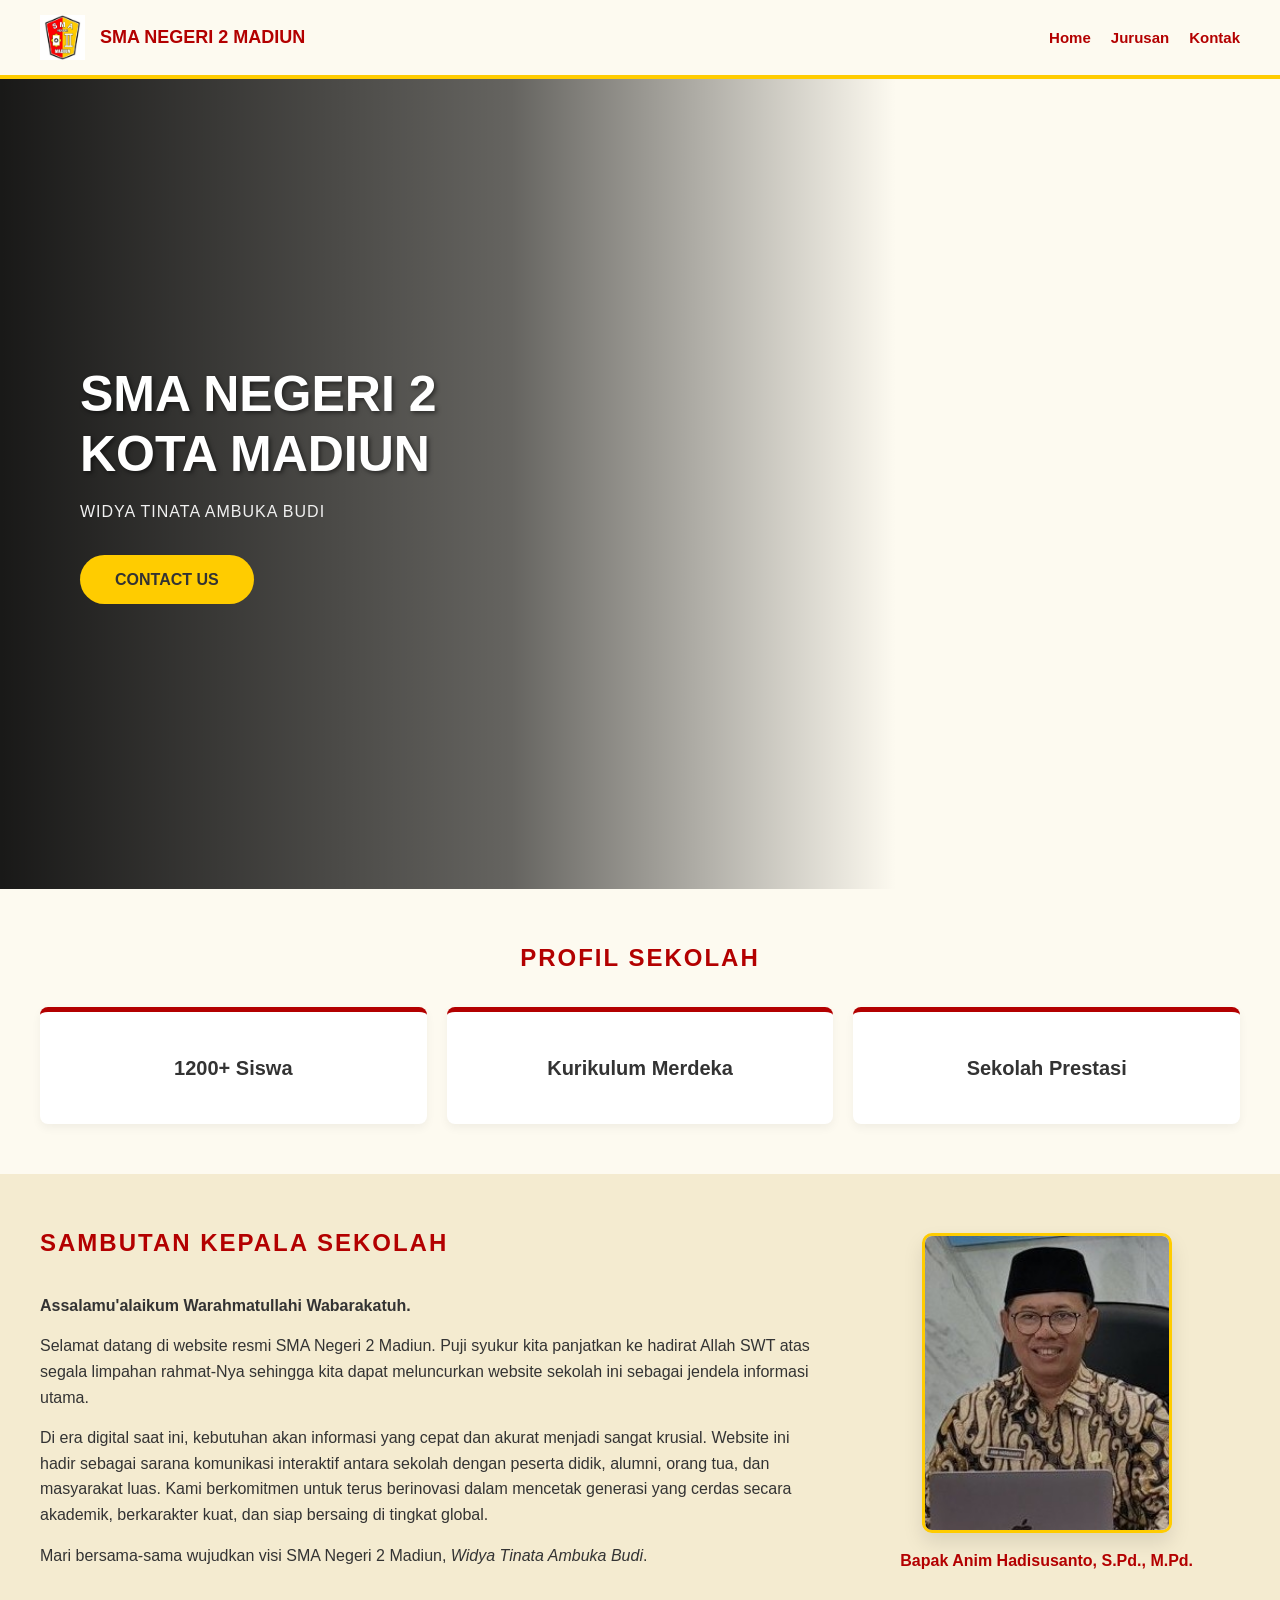
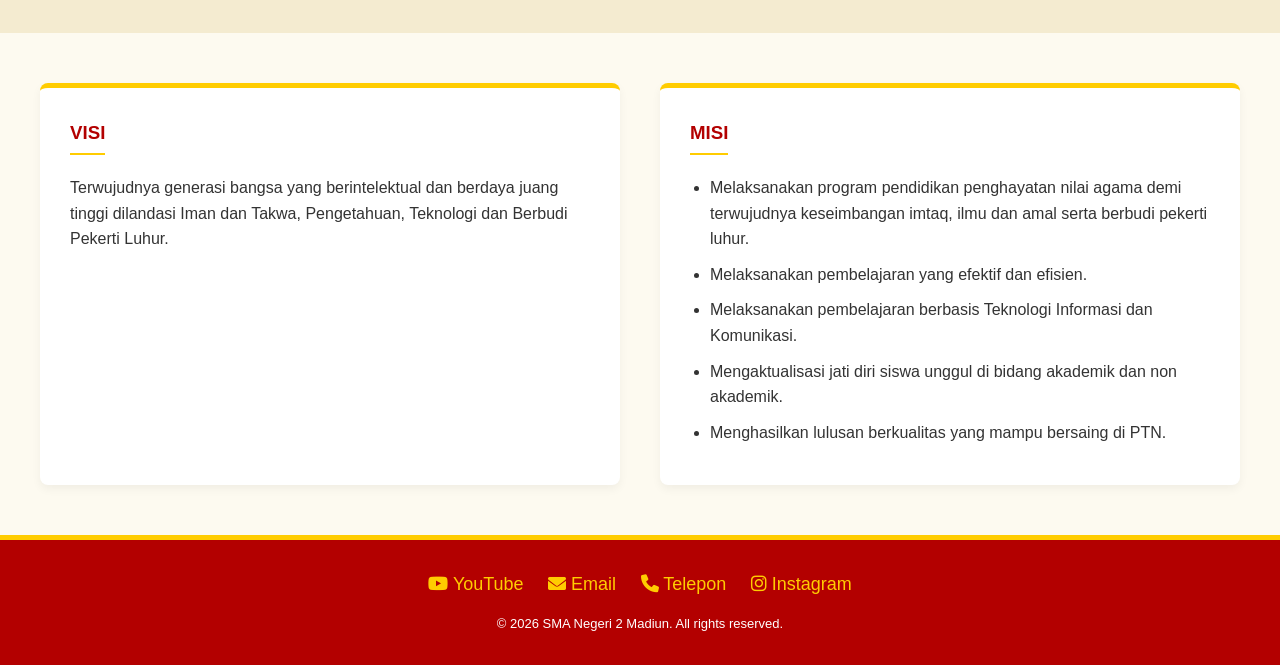
==== index.html @ 18ccdf71 "Add files via upload" ====
<!DOCTYPE html>
<html lang="id">
<head>
    <meta charset="UTF-8">
    <title>SMA NEGERI 2 MADIUN</title>
    <link rel="stylesheet" href="style.css">
    <link rel="stylesheet" href="https://cdnjs.cloudflare.com/ajax/libs/font-awesome/6.0.0/css/all.min.css">
</head>
<body>
    <header class="header-container">
        <div class="logo-area">
            <img src="logo.jpg" alt="Logo Sekolah" width="45">
            <h2>SMA NEGERI 2 MADIUN</h2>
        </div>
        <nav class="nav-menu">
            <a href="index.html">Home</a>
            <a href="jurusan.html">Jurusan</a>
            <a href="kontak.html">Kontak</a>
        </nav>
    </header>

    <section class="hero-section">
        <div class="hero-text">
            <h1>SMA NEGERI 2<br>KOTA MADIUN</h1>
            <p class="subtitle">WIDYA TINATA AMBUKA BUDI</p>
            <a href="kontak.html" class="btn-hero">CONTACT US</a>
        </div>
    </section>

    <section class="profil-section">
        <h2 class="section-title">PROFIL SEKOLAH</h2>
        <div class="profil-container">
            <div class="profil-box">
                <h3>1200+ Siswa</h3>
            </div>
            <div class="profil-box">
                <h3>Kurikulum Merdeka</h3>
            </div>
            <div class="profil-box">
                <h3>Sekolah Prestasi</h3>
            </div>
        </div>
    </section>

    <section class="sambutan-section">
        <div class="sambutan-text">
            <h2 class="section-title left-align">SAMBUTAN KEPALA SEKOLAH</h2>
                <p><strong>Assalamu'alaikum Warahmatullahi Wabarakatuh.</strong></p>
                <p>Selamat datang di website resmi SMA Negeri 2 Madiun. Puji syukur kita panjatkan ke hadirat Allah SWT atas segala limpahan rahmat-Nya sehingga kita dapat meluncurkan website sekolah ini sebagai jendela informasi utama.</p>
                <p>Di era digital saat ini, kebutuhan akan informasi yang cepat dan akurat menjadi sangat krusial. Website ini hadir sebagai sarana komunikasi interaktif antara sekolah dengan peserta didik, alumni, orang tua, dan masyarakat luas. Kami berkomitmen untuk terus berinovasi dalam mencetak generasi yang cerdas secara akademik, berkarakter kuat, dan siap bersaing di tingkat global.</p>
                <p>Mari bersama-sama wujudkan visi SMA Negeri 2 Madiun, <em>Widya Tinata Ambuka Budi</em>.</p>          </div>
        <div class="kepsek-area">
            <div class="kepsek-foto">
                <img src="kepsek.jpg" alt="Foto Kepala Sekolah">
            </div>
            <p class="kepsek-nama">Bapak Anim Hadisusanto, S.Pd., M.Pd.</p>
        </div>
    </section>

    <div class="visi-misi-wrapper">
        <section class="visi-misi-container">
            <div class="box">
                <h3>VISI</h3>
                <p>Terwujudnya generasi bangsa yang berintelektual dan berdaya juang tinggi dilandasi Iman dan Takwa, Pengetahuan, Teknologi dan Berbudi Pekerti Luhur.</p>
            </div>
            <div class="box">
                <h3>MISI</h3>
                <ul>
                    <li>Melaksanakan program pendidikan penghayatan nilai agama demi terwujudnya keseimbangan imtaq, ilmu dan amal serta berbudi pekerti luhur.</li>
                    <li>Melaksanakan pembelajaran yang efektif dan efisien.</li>
                    <li>Melaksanakan pembelajaran berbasis Teknologi Informasi dan Komunikasi.</li>
                    <li>Mengaktualisasi jati diri siswa unggul di bidang akademik dan non akademik.</li>
                    <li>Menghasilkan lulusan berkualitas yang mampu bersaing di PTN.</li>
                </ul>
            </div>
        </section>
    </div>

    <footer class="footer-area">
        <div class="social-icons">
            <a href="https://www.youtube.com/@smadamadiunofficial" target="_blank"><i class="fa-brands fa-youtube"></i> YouTube</a>
            <a href="mailto:admin@smanegeri2madiun.sch.id"><i class="fa-solid fa-envelope"></i> Email</a>
            <a href="tel:0351453542"><i class="fa-solid fa-phone"></i> Telepon</a>
            <a href="https://www.instagram.com/smadamadiunofficial/" target="_blank"><i class="fa-brands fa-instagram"></i> Instagram</a>
        </div>
        <p>&copy; 2026 SMA Negeri 2 Madiun. All rights reserved.</p>
    </footer>
</body>
</html>
---- style.css ----
:root {
    --bg-krem: #fdfaf0;
    --krem-gelap: #f4ebd0;
    --merah-marun: #b30000;
    --kuning-emas: #ffcc00;
    --teks-gelap: #333333;
}

* {
    box-sizing: border-box;
    margin: 0;
    padding: 0;
}

body {
    font-family: 'Segoe UI', Tahoma, Geneva, Verdana, sans-serif;
    background-color: var(--bg-krem);
    color: var(--teks-gelap);
    line-height: 1.6;
}

img {
    max-width: 100%;
    height: auto;
    display: block;
}

.header-container {
    display: flex;
    justify-content: space-between;
    align-items: center;
    padding: 15px 40px;
    background-color: var(--bg-krem);
    border-bottom: 4px solid var(--kuning-emas);
}

.logo-area {
    display: flex;
    align-items: center;
    gap: 15px;
}

.logo-area h2 {
    font-size: 18px;
    color: var(--merah-marun);
}

.nav-menu {
    display: flex;
    align-items: center;
    gap: 20px;
}

.nav-menu a {
    text-decoration: none;
    color: var(--merah-marun);
    font-size: 15px;
    font-weight: bold;
    transition: color 0.3s ease; 
}

.nav-menu a:hover {
    color: var(--kuning-emas); 
}

.hero-section {
    background-image: linear-gradient(to right, rgba(0, 0, 0, 0.9) 0%, rgba(0, 0, 0, 0.6) 40%, rgba(0, 0, 0, 0) 70%), url('2.JPG');
    background-size: cover;
    background-position: center;
    min-height: 90vh;
    padding: 0 80px;
    display: flex;
    justify-content: flex-start;
    align-items: center;
}

.hero-text {
    background-color: transparent;
    backdrop-filter: none;
    -webkit-backdrop-filter: none;
    box-shadow: none;
    border: none;
    padding: 0;
    text-align: left;
    max-width: 600px;
}

.hero-text h1 {
    font-size: 50px;
    margin: 0 0 15px 0;
    color: #ffffff;
    line-height: 1.2;
    text-shadow: 2px 2px 4px rgba(0,0,0,0.5);
}

.hero-text .subtitle {
    font-size: 16px;
    margin-bottom: 30px;
    color: #f0f0f0;
    font-weight: normal;
    letter-spacing: 1px;
    line-height: 1.6;
}

.btn-hero {
    text-decoration: none;
    background-color: var(--kuning-emas);
    padding: 12px 35px;
    color: var(--teks-gelap);
    font-weight: bold;
    border-radius: 25px; 
    display: inline-block;
    transition: all 0.3s ease;
    border: none;
}

.btn-hero:hover {
    background-color: #e6b800;
    transform: translateY(-3px);
}

.btn-outline {
    text-decoration: none;
    border: 2px solid var(--merah-marun);
    padding: 10px 20px;
    color: var(--merah-marun);
    font-weight: bold;
    border-radius: 25px; 
    margin-top: 15px;
    transition: all 0.3s ease;
}

.btn-outline:hover {
    background-color: var(--merah-marun);
    color: white;
}

.profil-section {
    padding: 50px 40px;
    text-align: center;
}

.section-title {
    margin-bottom: 30px;
    letter-spacing: 2px;
    color: var(--merah-marun);
}

.profil-container {
    display: flex;
    justify-content: space-between;
    gap: 20px;
}

.profil-box {
    flex: 1;
    background-color: white;
    padding: 40px 20px;
    border-radius: 8px;
    border-top: 5px solid var(--merah-marun);
    box-shadow: 0 4px 10px rgba(0,0,0,0.05);
    color: var(--teks-gelap);
    display: flex;
    flex-direction: column; 
    align-items: center;
    justify-content: center;
    transition: all 0.3s ease; 
}

.profil-box:hover {
    transform: translateY(-5px); 
    box-shadow: 0 8px 15px rgba(0,0,0,0.1);
}

.profil-box i {
    font-size: 50px;
    color: var(--kuning-emas);
    margin-bottom: 20px;
}

.profil-box h3 {
    margin: 0;
    font-size: 20px;
}

.sambutan-section {
    display: flex;
    padding: 50px 40px;
    gap: 40px;
    background-color: var(--krem-gelap);
    align-items: center; 
}

.sambutan-text {
    flex: 2;
}

.sambutan-text p {
    margin-bottom: 15px;
}

.section-title.left-align {
    text-align: left;
}

.kepsek-area {
    flex: 1;
    display: flex;
    flex-direction: column;
    align-items: center; 
    text-align: center;
    justify-content: flex-start;
}

.kepsek-foto {
    background-color: white;
    width: 250px;
    height: 300px;
    margin-bottom: 15px; 
    border: 3px solid var(--kuning-emas);
    border-radius: 10px; 
    overflow: hidden;
    box-shadow: 0 10px 20px rgba(0,0,0,0.1);
}

.kepsek-foto img {
    width: 100%;
    height: 100%;
    object-fit: cover;
    object-position: top;
}

.kepsek-nama {
    margin: 0;
    text-align: center;
    font-weight: bold;
    color: var(--merah-marun);
    width: 100%;
}

.visi-misi-wrapper {
    background-color: var(--bg-krem);
    padding: 50px 40px;
}

.visi-misi-container {
    display: flex;
    gap: 40px;
}

.box {
    flex: 1;
    background-color: white;
    border-top: 5px solid var(--kuning-emas);
    border-radius: 8px;
    padding: 30px;
    box-shadow: 0 4px 10px rgba(0,0,0,0.05);
    transition: all 0.3s ease; 
}

.box:hover {
    transform: translateY(-5px); 
}

.box h3 {
    margin-bottom: 20px;
    color: var(--merah-marun);
    text-align: center;
    border-bottom: 2px solid var(--kuning-emas);
    display: inline-block;
    padding-bottom: 5px;
}

.box ul {
    padding-left: 20px;
}

.box ul li {
    margin-bottom: 10px;
}

.footer-area {
    background-color: var(--merah-marun);
    color: white;
    text-align: center;
    padding: 30px 20px;
    border-top: 5px solid var(--kuning-emas);
}

.social-icons {
    margin-bottom: 15px;
}

.social-icons a {
    color: var(--kuning-emas);
    text-decoration: none;
    margin: 0 10px;
    font-size: 18px; 
    transition: color 0.3s ease;
}

.social-icons a:hover {
    color: #fff;
}

.footer-area p {
    font-size: 13px;
    margin-top: 10px;
}

.banner-section {
    background-image: url('4.jpg');
    background-size: cover;
    background-position: center;
    text-align: center;
    padding: 80px 20px;
    color: var(--bg-krem);
    font-size: 32px;
    letter-spacing: 2px;
    margin: 0;
}

.badge-judul {
    background-color: var(--merah-marun);
    color: white;
    padding: 10px 30px;
    font-weight: bold;
    font-size: 18px;
    display: inline-block;
    margin-top: 20px;
    border: 2px solid var(--kuning-emas);
    border-radius: 4px;
}

.jurusan-container {
    padding: 50px 40px;
    background-color: white;
    margin: 40px auto;
    max-width: 900px;
    box-shadow: 0 4px 10px rgba(0,0,0,0.05);
    border-top: 5px solid var(--kuning-emas);
    border-radius: 8px; 
}

.judul-jurusan {
    color: var(--merah-marun);
    margin-bottom: 15px;
    letter-spacing: 1px;
}

.list-jurusan {
    padding-left: 20px;
    line-height: 1.8;
}

.tabel-siswa {
    width: 100%;
    border-collapse: collapse;
    margin-top: 15px;
}

.tabel-siswa th, .tabel-siswa td {
    border: 1px solid #e0e0e0;
    padding: 15px;
    text-align: left;
}

.tabel-siswa th {
    background-color: var(--merah-marun);
    color: white;
    border-color: var(--merah-marun);
}

.kontak-container {
    padding: 50px 40px;
    max-width: 900px;
    margin: 0 auto;
}

.form-box {
    background-color: var(--krem-gelap);
    padding: 40px;
    border-radius: 8px;
    box-shadow: 0 4px 10px rgba(0,0,0,0.05);
    border-top: 5px solid var(--merah-marun);
}

.form-box label {
    display: block;
    font-weight: bold;
    margin-bottom: 8px;
    color: var(--teks-gelap);
}

.form-box input[type="text"],
.form-box input[type="email"],
.form-box textarea {
    width: 100%;
    padding: 15px;
    margin-bottom: 20px;
    border: 1px solid #ccc;
    border-radius: 6px;
    box-sizing: border-box;
    font-family: inherit;
    font-size: 14px;
    transition: border-color 0.3s ease; 
}

.form-box input[type="text"]:focus,
.form-box input[type="email"]:focus,
.form-box textarea:focus {
    border-color: var(--merah-marun);
    outline: none;
    box-shadow: 0 0 5px rgba(179, 0, 0, 0.2);
}

.btn-submit {
    background-color: var(--merah-marun);
    color: white;
    padding: 12px 30px;
    border: none;
    border-radius: 25px; 
    font-weight: bold;
    font-size: 16px;
    cursor: pointer;
    border: 2px solid var(--kuning-emas);
    transition: background-color 0.3s ease;
}

.btn-submit:hover {
    background-color: #8a0000;
}
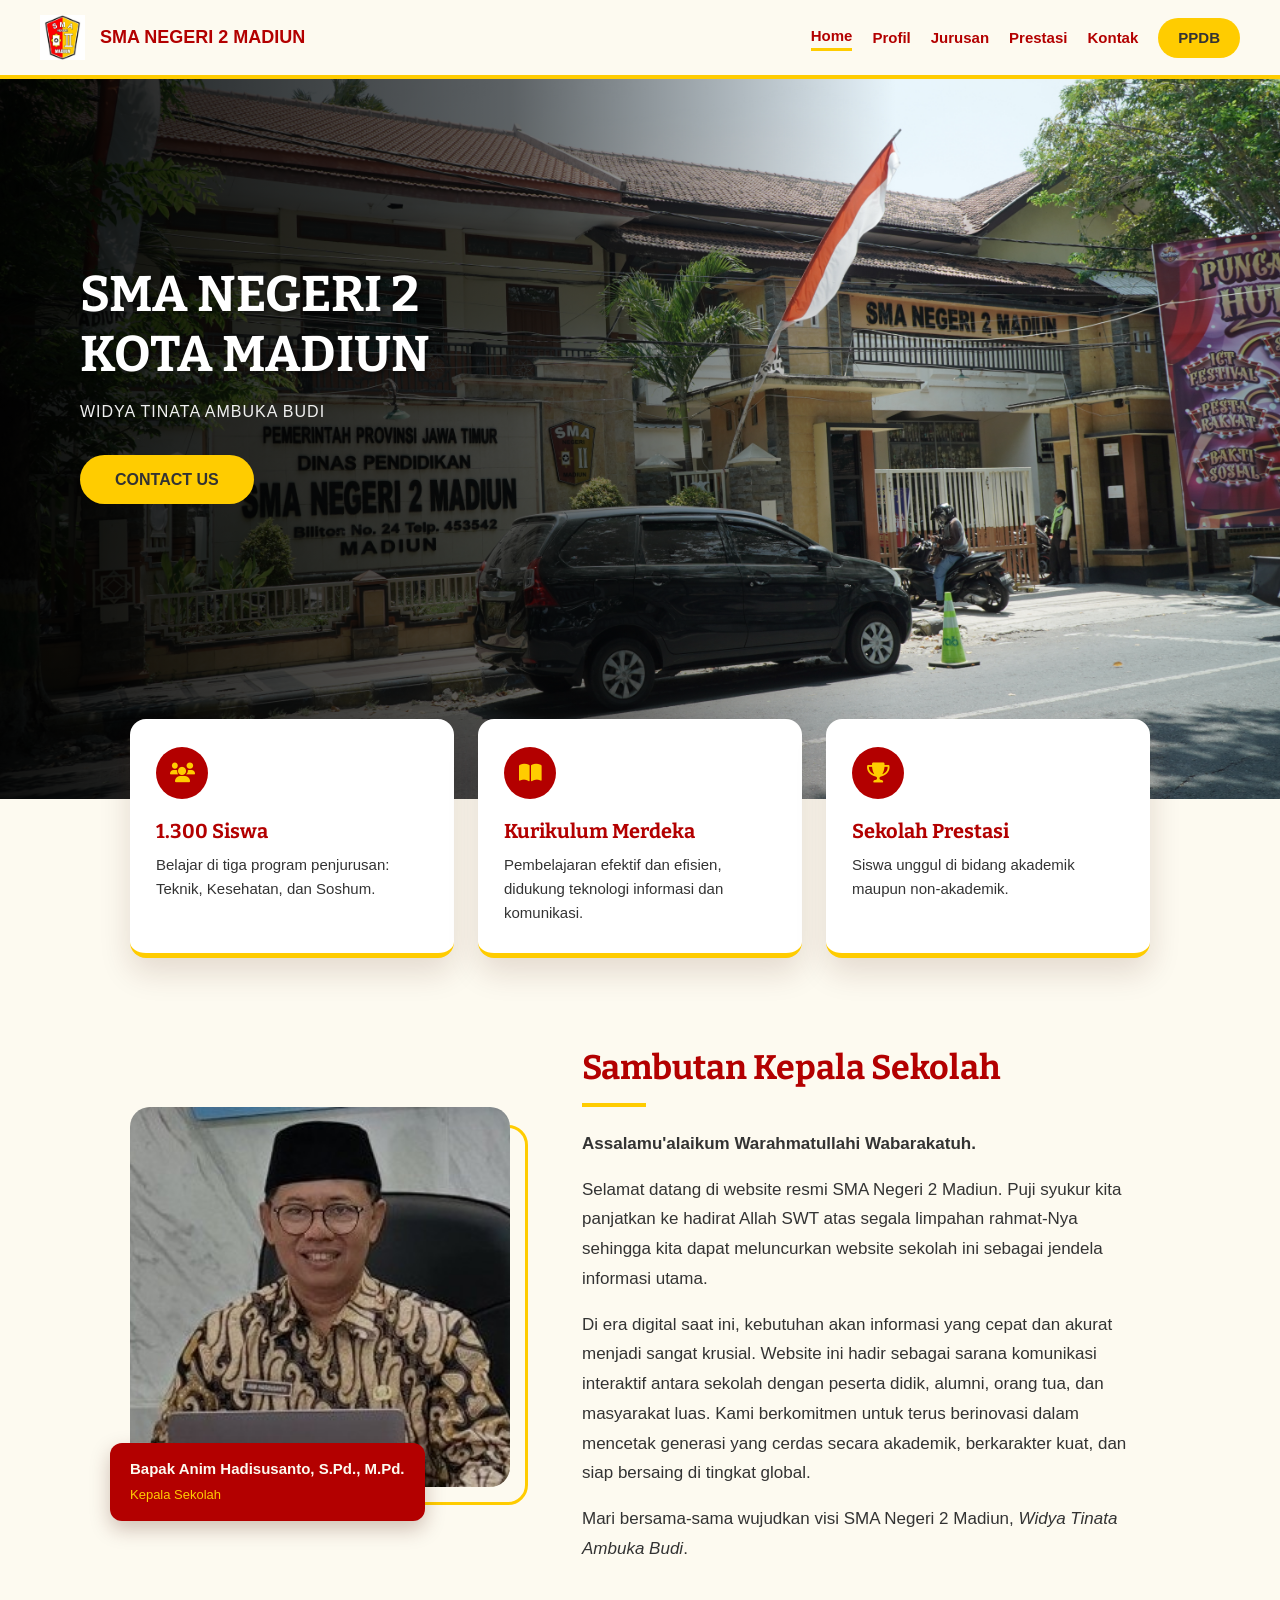
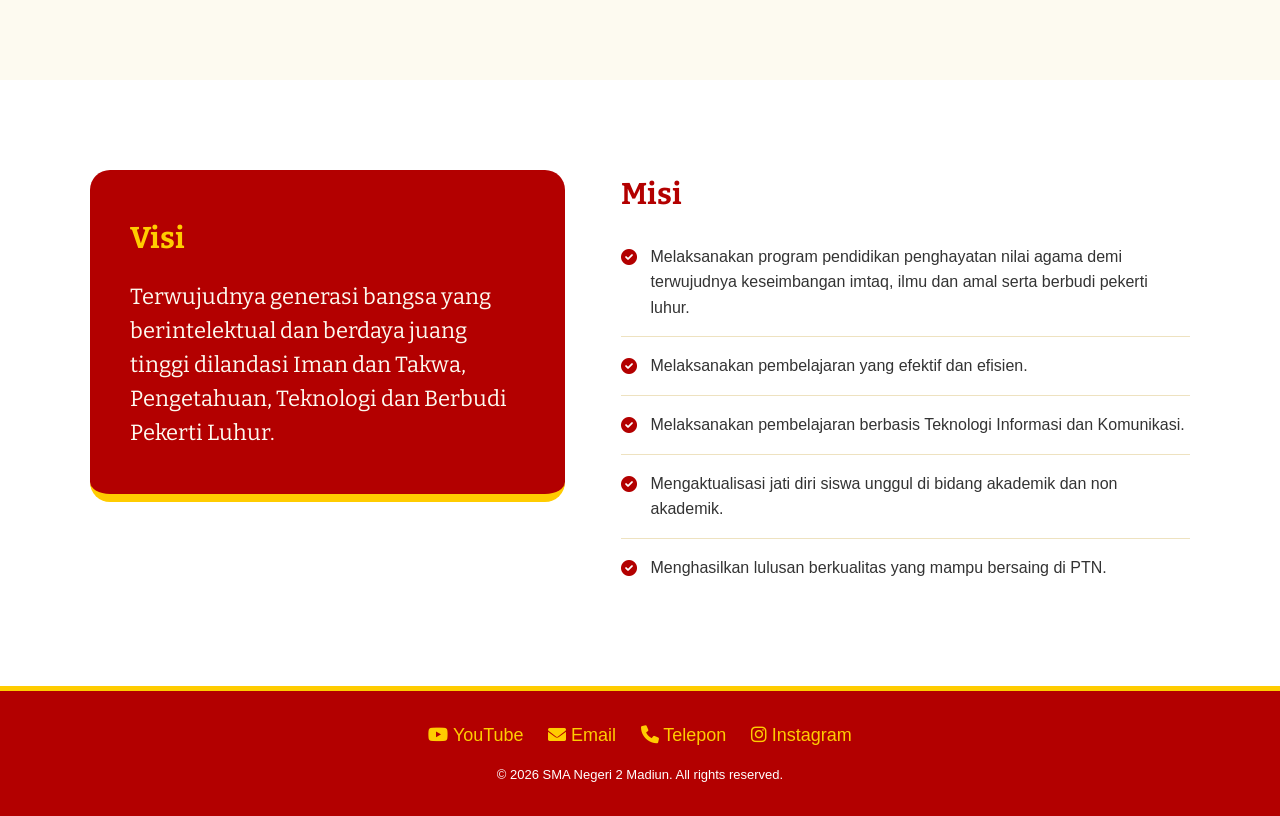
==== commit db43b86e: "update" ====
--- a/index.html
+++ b/index.html
@@ -2,24 +2,31 @@
 <html lang="id">
 <head>
     <meta charset="UTF-8">
-    <title>SMA NEGERI 2 MADIUN</title>
+    <meta name="viewport" content="width=device-width, initial-scale=1.0">
+    <title>SMA Negeri 2 Madiun</title>
     <link rel="stylesheet" href="style.css">
     <link rel="stylesheet" href="https://cdnjs.cloudflare.com/ajax/libs/font-awesome/6.0.0/css/all.min.css">
+    <link rel="preconnect" href="https://fonts.googleapis.com">
+    <link rel="preconnect" href="https://fonts.gstatic.com" crossorigin>
+    <link rel="stylesheet" href="https://fonts.googleapis.com/css2?family=Bitter:wght@500;700&display=swap">
 </head>
-<body>
+<body class="home">
     <header class="header-container">
         <div class="logo-area">
-            <img src="logo.jpg" alt="Logo Sekolah" width="45">
+            <img src="logo.jpg" alt="Logo SMA Negeri 2 Madiun" width="45" height="45">
             <h2>SMA NEGERI 2 MADIUN</h2>
         </div>
         <nav class="nav-menu">
-            <a href="index.html">Home</a>
+            <a href="index.html" aria-current="page">Home</a>
+            <a href="Profilsekolah.html">Profil</a>
             <a href="jurusan.html">Jurusan</a>
+            <a href="prestasi.html">Prestasi</a>
             <a href="kontak.html">Kontak</a>
+            <a href="https://smanegeri2madiun.sch.id/" class="nav-ppdb" target="_blank" rel="noopener">PPDB</a>
         </nav>
     </header>
 
-    <section class="hero-section">
+<section class="hero-section">
         <div class="hero-text">
             <h1>SMA NEGERI 2<br>KOTA MADIUN</h1>
             <p class="subtitle">WIDYA TINATA AMBUKA BUDI</p>
@@ -27,63 +34,71 @@
         </div>
     </section>
 
-    <section class="profil-section">
-        <h2 class="section-title">PROFIL SEKOLAH</h2>
-        <div class="profil-container">
-            <div class="profil-box">
-                <h3>1200+ Siswa</h3>
+    <section class="fitur" aria-labelledby="judul-profil">
+        <h2 id="judul-profil" class="sr-only">Profil Sekolah</h2>
+        <div class="fitur-grid">
+            <article class="fitur-card">
+                <span class="fitur-ikon"><i class="fa-solid fa-users"></i></span>
+                <h3>1.300 Siswa</h3>
+                <p>Belajar di tiga program penjurusan: Teknik, Kesehatan, dan Soshum.</p>
+            </article>
+            <article class="fitur-card">
+                <span class="fitur-ikon"><i class="fa-solid fa-book-open"></i></span>
+                <h3>Kurikulum Merdeka</h3>
+                <p>Pembelajaran efektif dan efisien, didukung teknologi informasi dan komunikasi.</p>
+            </article>
+            <article class="fitur-card">
+                <span class="fitur-ikon"><i class="fa-solid fa-trophy"></i></span>
+                <h3>Sekolah Prestasi</h3>
+                <p>Siswa unggul di bidang akademik maupun non-akademik.</p>
+            </article>
+        </div>
+    </section>
+
+    <section class="tentang">
+        <div class="tentang-foto">
+            <img src="kepsek.jpg" alt="Bapak Anim Hadisusanto, Kepala SMA Negeri 2 Madiun" loading="lazy">
+            <div class="tentang-nama">
+                <strong>Bapak Anim Hadisusanto, S.Pd., M.Pd.</strong>
+                <span>Kepala Sekolah</span>
             </div>
-            <div class="profil-box">
-                <h3>Kurikulum Merdeka</h3>
+        </div>
+        <div class="tentang-isi">
+            <h2>Sambutan Kepala Sekolah</h2>
+            <p class="salam">Assalamu'alaikum Warahmatullahi Wabarakatuh.</p>
+            <p>Selamat datang di website resmi SMA Negeri 2 Madiun. Puji syukur kita panjatkan ke hadirat Allah SWT atas segala limpahan rahmat-Nya sehingga kita dapat meluncurkan website sekolah ini sebagai jendela informasi utama.</p>
+            <p>Di era digital saat ini, kebutuhan akan informasi yang cepat dan akurat menjadi sangat krusial. Website ini hadir sebagai sarana komunikasi interaktif antara sekolah dengan peserta didik, alumni, orang tua, dan masyarakat luas. Kami berkomitmen untuk terus berinovasi dalam mencetak generasi yang cerdas secara akademik, berkarakter kuat, dan siap bersaing di tingkat global.</p>
+            <p>Mari bersama-sama wujudkan visi SMA Negeri 2 Madiun, <em>Widya Tinata Ambuka Budi</em>.</p>
+        </div>
+    </section>
+
+    <section class="visimisi">
+        <div class="visimisi-inner">
+            <div class="visi">
+                <h2>Visi</h2>
+                <p class="visi-teks">Terwujudnya generasi bangsa yang berintelektual dan berdaya juang tinggi dilandasi Iman dan Takwa, Pengetahuan, Teknologi dan Berbudi Pekerti Luhur.</p>
             </div>
-            <div class="profil-box">
-                <h3>Sekolah Prestasi</h3>
+            <div class="misi">
+                <h2>Misi</h2>
+                <ul>
+                    <li><i class="fa-solid fa-circle-check" aria-hidden="true"></i><span>Melaksanakan program pendidikan penghayatan nilai agama demi terwujudnya keseimbangan imtaq, ilmu dan amal serta berbudi pekerti luhur.</span></li>
+                    <li><i class="fa-solid fa-circle-check" aria-hidden="true"></i><span>Melaksanakan pembelajaran yang efektif dan efisien.</span></li>
+                    <li><i class="fa-solid fa-circle-check" aria-hidden="true"></i><span>Melaksanakan pembelajaran berbasis Teknologi Informasi dan Komunikasi.</span></li>
+                    <li><i class="fa-solid fa-circle-check" aria-hidden="true"></i><span>Mengaktualisasi jati diri siswa unggul di bidang akademik dan non akademik.</span></li>
+                    <li><i class="fa-solid fa-circle-check" aria-hidden="true"></i><span>Menghasilkan lulusan berkualitas yang mampu bersaing di PTN.</span></li>
+                </ul>
             </div>
         </div>
     </section>
 
-    <section class="sambutan-section">
-        <div class="sambutan-text">
-            <h2 class="section-title left-align">SAMBUTAN KEPALA SEKOLAH</h2>
-                <p><strong>Assalamu'alaikum Warahmatullahi Wabarakatuh.</strong></p>
-                <p>Selamat datang di website resmi SMA Negeri 2 Madiun. Puji syukur kita panjatkan ke hadirat Allah SWT atas segala limpahan rahmat-Nya sehingga kita dapat meluncurkan website sekolah ini sebagai jendela informasi utama.</p>
-                <p>Di era digital saat ini, kebutuhan akan informasi yang cepat dan akurat menjadi sangat krusial. Website ini hadir sebagai sarana komunikasi interaktif antara sekolah dengan peserta didik, alumni, orang tua, dan masyarakat luas. Kami berkomitmen untuk terus berinovasi dalam mencetak generasi yang cerdas secara akademik, berkarakter kuat, dan siap bersaing di tingkat global.</p>
-                <p>Mari bersama-sama wujudkan visi SMA Negeri 2 Madiun, <em>Widya Tinata Ambuka Budi</em>.</p>          </div>
-        <div class="kepsek-area">
-            <div class="kepsek-foto">
-                <img src="kepsek.jpg" alt="Foto Kepala Sekolah">
-            </div>
-            <p class="kepsek-nama">Bapak Anim Hadisusanto, S.Pd., M.Pd.</p>
-        </div>
-    </section>
-
-    <div class="visi-misi-wrapper">
-        <section class="visi-misi-container">
-            <div class="box">
-                <h3>VISI</h3>
-                <p>Terwujudnya generasi bangsa yang berintelektual dan berdaya juang tinggi dilandasi Iman dan Takwa, Pengetahuan, Teknologi dan Berbudi Pekerti Luhur.</p>
-            </div>
-            <div class="box">
-                <h3>MISI</h3>
-                <ul>
-                    <li>Melaksanakan program pendidikan penghayatan nilai agama demi terwujudnya keseimbangan imtaq, ilmu dan amal serta berbudi pekerti luhur.</li>
-                    <li>Melaksanakan pembelajaran yang efektif dan efisien.</li>
-                    <li>Melaksanakan pembelajaran berbasis Teknologi Informasi dan Komunikasi.</li>
-                    <li>Mengaktualisasi jati diri siswa unggul di bidang akademik dan non akademik.</li>
-                    <li>Menghasilkan lulusan berkualitas yang mampu bersaing di PTN.</li>
-                </ul>
-            </div>
-        </section>
-    </div>
-
     <footer class="footer-area">
         <div class="social-icons">
-            <a href="https://www.youtube.com/@smadamadiunofficial" target="_blank"><i class="fa-brands fa-youtube"></i> YouTube</a>
+            <a href="https://www.youtube.com/@smadamadiunofficial" target="_blank" rel="noopener"><i class="fa-brands fa-youtube"></i> YouTube</a>
             <a href="mailto:admin@smanegeri2madiun.sch.id"><i class="fa-solid fa-envelope"></i> Email</a>
             <a href="tel:0351453542"><i class="fa-solid fa-phone"></i> Telepon</a>
-            <a href="https://www.instagram.com/smadamadiunofficial/" target="_blank"><i class="fa-brands fa-instagram"></i> Instagram</a>
+            <a href="https://www.instagram.com/smadamadiunofficial/" target="_blank" rel="noopener"><i class="fa-brands fa-instagram"></i> Instagram</a>
         </div>
         <p>&copy; 2026 SMA Negeri 2 Madiun. All rights reserved.</p>
     </footer>
 </body>
-</html>+</html>
--- a/style.css
+++ b/style.css
@@ -309,7 +309,7 @@
 }
 
 .banner-section {
-    background-image: url('4.jpg');
+    background-image: linear-gradient(rgba(0,0,0,.55),rgba(0,0,0,.55)), url('3.JPG');
     background-size: cover;
     background-position: center;
     text-align: center;
@@ -431,3 +431,1018 @@
     background-color: #8a0000;
 }
 
+.nav-menu {
+    flex-wrap: wrap;
+}
+
+.nav-menu a[aria-current] {
+    border-bottom: 3px solid var(--kuning-emas);
+}
+
+.nav-menu a.nav-ppdb {
+    background: var(--kuning-emas);
+    color: var(--teks-gelap);
+    padding: 8px 20px;
+    border-radius: 20px;
+}
+
+.nav-menu a.nav-ppdb:hover {
+    background: #e6b800;
+    color: var(--teks-gelap);
+}
+
+.banner-section h1 {
+    font-size: inherit;
+}
+
+.banner-section p {
+    font-size: 16px;
+    letter-spacing: 1px;
+}
+
+.banner-profil {
+    background-image: linear-gradient(rgba(0,0,0,.55),rgba(0,0,0,.55)), url('2.JPG');
+}
+
+.banner-prestasi {
+    background-image: linear-gradient(rgba(0,0,0,.55),rgba(0,0,0,.55)), url('4.JPG');
+}
+
+.banner-kontak {
+    background-image: linear-gradient(rgba(0,0,0,.55),rgba(0,0,0,.55)), url('3.JPG');
+}
+
+.judul-jurusan {
+    font-size: 20px;
+}
+
+.tabel-wrap {
+    overflow-x: auto;
+}
+
+.tabel-siswa tfoot th {
+    background: var(--krem-gelap);
+    color: var(--teks-gelap);
+}
+
+.profil-box p {
+    font-size: 14px;
+    margin-top: 8px;
+}
+
+.tight {
+    padding-bottom: 0;
+}
+
+.video-box {
+    max-width: 700px;
+    margin: 0 auto;
+    background: white;
+    border-top: 5px solid var(--merah-marun);
+    border-radius: 8px;
+    padding: 30px;
+    box-shadow: 0 4px 10px rgba(0,0,0,.05);
+}
+
+.video-box p {
+    margin-bottom: 20px;
+}
+
+.galeri-grid {
+    display: grid;
+    grid-template-columns: repeat(auto-fit,minmax(240px,1fr));
+    gap: 20px;
+}
+
+.galeri-grid figure {
+    background: white;
+    border-radius: 8px;
+    overflow: hidden;
+    box-shadow: 0 4px 10px rgba(0,0,0,.05);
+}
+
+.galeri-grid img {
+    width: 100%;
+    height: 220px;
+    object-fit: cover;
+}
+
+.galeri-grid figcaption {
+    padding: 12px;
+    font-size: 14px;
+}
+
+.kontak-info {
+    display: grid;
+    grid-template-columns: repeat(auto-fit,minmax(220px,1fr));
+    gap: 20px;
+    margin-bottom: 30px;
+}
+
+.info-box {
+    background: white;
+    border-top: 5px solid var(--kuning-emas);
+    border-radius: 8px;
+    padding: 20px;
+    box-shadow: 0 4px 10px rgba(0,0,0,.05);
+}
+
+.info-box h3 {
+    color: var(--merah-marun);
+    margin-bottom: 8px;
+    font-size: 17px;
+}
+
+.info-box a {
+    color: var(--merah-marun);
+}
+
+.map-box iframe {
+    width: 100%;
+    height: 350px;
+    border: 0;
+    border-radius: 8px;
+    margin-bottom: 30px;
+}
+
+.judul-form {
+    color: var(--merah-marun);
+    margin-bottom: 15px;
+}
+
+@media (max-width:768px) {
+    .header-container {
+        flex-direction: column;
+        gap: 12px;
+        padding: 15px 20px;
+    }
+    .nav-menu {
+        justify-content: center;
+        gap: 12px;
+    }
+    .hero-section {
+        padding: 0 24px;
+        min-height: 70vh;
+    }
+    .hero-text h1 {
+        font-size: 34px;
+    }
+    .profil-container, .visi-misi-container, .sambutan-section {
+        flex-direction: column;
+    }
+    .sambutan-text, .kepsek-area {
+        flex: none;
+    }
+    .profil-section, .sambutan-section, .visi-misi-wrapper, .jurusan-container, .kontak-container {
+        padding-left: 20px;
+        padding-right: 20px;
+    }
+    .form-box {
+        padding: 24px;
+    }
+    .banner-section {
+        font-size: 22px;
+        padding: 60px 20px;
+    }
+}
+
+.home .hero-text h1, .fitur h3, .tentang h2, .visimisi h2, .visi-teks {
+    font-family: 'Bitter', Georgia, serif;
+}
+
+.home .hero-section {
+    min-height: 80vh;
+    padding-bottom: 110px;
+}
+
+.sr-only {
+    position: absolute;
+    width: 1px;
+    height: 1px;
+    overflow: hidden;
+    clip: rect(0 0 0 0);
+    white-space: nowrap;
+}
+
+.fitur {
+    max-width: 1100px;
+    margin: -80px auto 0;
+    padding: 0 40px;
+    position: relative;
+    z-index: 2;
+}
+
+.fitur-grid {
+    display: grid;
+    grid-template-columns: repeat(3, 1fr);
+    gap: 24px;
+}
+
+.fitur-card {
+    background: #fff;
+    border-radius: 16px;
+    padding: 28px 26px;
+    border-bottom: 5px solid var(--kuning-emas);
+    box-shadow: 0 14px 32px rgba(70,20,0,.14);
+}
+
+.fitur-ikon {
+    display: grid;
+    place-items: center;
+    width: 52px;
+    height: 52px;
+    border-radius: 50%;
+    background: var(--merah-marun);
+    color: var(--kuning-emas);
+    font-size: 20px;
+    margin-bottom: 16px;
+}
+
+.fitur-card h3 {
+    font-size: 20px;
+    color: var(--merah-marun);
+    margin-bottom: 6px;
+}
+
+.fitur-card p {
+    font-size: 15px;
+}
+
+.tentang {
+    max-width: 1100px;
+    margin: 0 auto;
+    padding: 90px 40px 100px;
+    display: grid;
+    grid-template-columns: 380px 1fr;
+    gap: 72px;
+    align-items: center;
+}
+
+.tentang-foto {
+    position: relative;
+    margin-bottom: 34px;
+}
+
+.tentang-foto::before {
+    content: "";
+    position: absolute;
+    inset: 18px -18px -18px 18px;
+    border: 3px solid var(--kuning-emas);
+    border-radius: 20px;
+}
+
+.tentang-foto img {
+    position: relative;
+    width: 100%;
+    aspect-ratio: 1/1;
+    object-fit: cover;
+    object-position: top;
+    border-radius: 20px;
+}
+
+.tentang-nama {
+    position: absolute;
+    left: -20px;
+    bottom: -34px;
+    background: var(--merah-marun);
+    color: var(--bg-krem);
+    padding: 14px 20px;
+    border-radius: 12px;
+    box-shadow: 0 8px 20px rgba(70,20,0,.25);
+}
+
+.tentang-nama strong {
+    display: block;
+    font-size: 15px;
+}
+
+.tentang-nama span {
+    font-size: 13px;
+    color: var(--kuning-emas);
+}
+
+.tentang-isi h2 {
+    font-size: 34px;
+    line-height: 1.2;
+    color: var(--merah-marun);
+    margin-bottom: 22px;
+}
+
+.tentang-isi h2::after {
+    content: "";
+    display: block;
+    width: 64px;
+    height: 4px;
+    background: var(--kuning-emas);
+    margin-top: 14px;
+}
+
+.tentang-isi p {
+    font-size: 17px;
+    line-height: 1.75;
+    margin-bottom: 16px;
+    max-width: 62ch;
+}
+
+.tentang-isi .salam {
+    font-weight: 700;
+}
+
+.visimisi {
+    background: #fff;
+    padding: 90px 40px;
+}
+
+.visimisi-inner {
+    max-width: 1100px;
+    margin: 0 auto;
+    display: grid;
+    grid-template-columns: 1fr 1.2fr;
+    gap: 56px;
+    align-items: start;
+}
+
+.visi {
+    background: var(--merah-marun);
+    color: var(--bg-krem);
+    border-radius: 20px;
+    padding: 44px 40px;
+    border-bottom: 8px solid var(--kuning-emas);
+}
+
+.visi h2 {
+    font-size: 30px;
+    color: var(--kuning-emas);
+    margin-bottom: 18px;
+}
+
+.visi-teks {
+    font-size: 22px;
+    line-height: 1.55;
+}
+
+.misi h2 {
+    font-size: 30px;
+    color: var(--merah-marun);
+    margin-bottom: 10px;
+}
+
+.misi ul {
+    list-style: none;
+}
+
+.misi li {
+    display: flex;
+    gap: 14px;
+    padding: 16px 0;
+    border-bottom: 1px solid #eee2c0;
+}
+
+.misi li:last-child {
+    border-bottom: 0;
+}
+
+.misi li i {
+    color: var(--merah-marun);
+    margin-top: 5px;
+}
+
+@media (max-width:900px) {
+    .fitur {
+        margin-top: -60px;
+        padding: 0 20px;
+    }
+    .fitur-grid, .tentang, .visimisi-inner {
+        grid-template-columns: 1fr;
+    }
+    .tentang {
+        padding: 70px 20px 70px;
+        gap: 56px;
+    }
+    .tentang-foto {
+        max-width: 360px;
+        margin-left: 20px;
+    }
+    .tentang-nama {
+        left: -12px;
+    }
+    .visimisi {
+        padding: 60px 20px;
+    }
+    .visimisi-inner {
+        gap: 40px;
+    }
+    .visi {
+        padding: 32px 26px;
+    }
+    .visi-teks {
+        font-size: 19px;
+    }
+}
+
+.hero-jur {
+    background-image: linear-gradient(to right,rgba(0,0,0,.88) 0%,rgba(0,0,0,.55) 45%,rgba(0,0,0,.12) 100%),url('3.JPG');
+    background-size: cover;
+    background-position: center;
+    min-height: 56vh;
+    display: flex;
+    align-items: center;
+    padding: 60px 80px;
+}
+
+.hero-jur-teks {
+    max-width: 600px;
+}
+
+.hero-jur h1 {
+    font-family: 'Bitter', Georgia, serif;
+    font-size: 46px;
+    line-height: 1.2;
+    color: #fff;
+    margin-bottom: 12px;
+    text-shadow: 2px 2px 4px rgba(0,0,0,.5);
+}
+
+.hero-jur p {
+    color: #f0f0f0;
+    letter-spacing: 1px;
+}
+
+.sec {
+    padding: 80px 40px;
+}
+
+.sec-putih {
+    background: #fff;
+}
+
+.sec-inner {
+    max-width: 1100px;
+    margin: 0 auto;
+}
+
+.sec h2 {
+    font-family: 'Bitter', Georgia, serif;
+    font-size: 32px;
+    line-height: 1.2;
+    color: var(--merah-marun);
+    margin-bottom: 22px;
+}
+
+.sec h2::after {
+    content: "";
+    display: block;
+    width: 64px;
+    height: 4px;
+    background: var(--kuning-emas);
+    margin-top: 14px;
+}
+
+.sec-lead {
+    max-width: 64ch;
+    font-size: 17px;
+    line-height: 1.75;
+    margin-bottom: 32px;
+}
+
+.kur-list {
+    list-style: none;
+    display: grid;
+    grid-template-columns: repeat(3, 1fr);
+    gap: 20px;
+}
+
+.kur-list li {
+    display: flex;
+    gap: 14px;
+    align-items: flex-start;
+    background: #fff;
+    border-left: 5px solid var(--merah-marun);
+    border-radius: 8px;
+    padding: 22px 20px;
+    box-shadow: 0 4px 10px rgba(0,0,0,.06);
+}
+
+.kur-list i {
+    color: var(--merah-marun);
+    font-size: 22px;
+    margin-top: 2px;
+}
+
+.jur-grid {
+    display: grid;
+    grid-template-columns: repeat(3, 1fr);
+    gap: 24px;
+}
+
+.jur-card {
+    text-align: center;
+    padding: 38px 24px;
+    border-radius: 16px;
+    border: 2px solid #eee2c0;
+    background: var(--bg-krem);
+    transition: transform .3s ease, border-color .3s ease;
+}
+
+.jur-card:hover {
+    transform: translateY(-4px);
+    border-color: var(--kuning-emas);
+}
+
+.jur-ikon {
+    display: grid;
+    place-items: center;
+    width: 72px;
+    height: 72px;
+    margin: 0 auto 18px;
+    border-radius: 50%;
+    background: var(--merah-marun);
+    color: var(--kuning-emas);
+    font-size: 28px;
+}
+
+.jur-card h3 {
+    font-family: 'Bitter', Georgia, serif;
+    font-size: 20px;
+    color: var(--merah-marun);
+}
+
+.jur-card p {
+    font-size: 15px;
+    margin-top: 6px;
+}
+
+.tot {
+    display: grid;
+    grid-template-columns: 340px 1fr;
+    gap: 56px;
+    align-items: center;
+}
+
+.tot-angka {
+    background: var(--merah-marun);
+    color: var(--bg-krem);
+    text-align: center;
+    border-radius: 20px;
+    border-bottom: 8px solid var(--kuning-emas);
+    padding: 44px 30px;
+}
+
+.tot-angka strong {
+    display: block;
+    font-family: 'Bitter', Georgia, serif;
+    font-size: 68px;
+    line-height: 1;
+    color: var(--kuning-emas);
+    margin-bottom: 8px;
+}
+
+.bar-row {
+    margin-bottom: 24px;
+}
+
+.bar-info {
+    display: flex;
+    justify-content: space-between;
+    font-weight: 700;
+    margin-bottom: 8px;
+}
+
+.bar {
+    height: 14px;
+    background: #eee2c0;
+    border-radius: 99px;
+    overflow: hidden;
+}
+
+.bar span {
+    display: block;
+    height: 100%;
+    background: var(--merah-marun);
+    border-radius: 99px;
+}
+
+@media (max-width:900px) {
+    .hero-jur {
+        padding: 50px 24px;
+        min-height: 48vh;
+    }
+    .hero-jur h1 {
+        font-size: 34px;
+    }
+    .sec {
+        padding: 60px 20px;
+    }
+    .kur-list, .jur-grid, .tot {
+        grid-template-columns: 1fr;
+    }
+    .tot {
+        gap: 36px;
+    }
+}
+
+.hero-kontak {
+    background-image: linear-gradient(to right,rgba(0,0,0,.88) 0%,rgba(0,0,0,.55) 45%,rgba(0,0,0,.12) 100%),url('1.JPG');
+    min-height: 44vh;
+}
+
+.kontak-grid {
+    display: grid;
+    grid-template-columns: 1fr 1.15fr;
+    gap: 40px;
+    align-items: start;
+}
+
+.kontak-panel {
+    background: var(--merah-marun);
+    color: var(--bg-krem);
+    border-radius: 20px;
+    border-bottom: 8px solid var(--kuning-emas);
+    padding: 40px 36px;
+}
+
+.kontak-panel h2 {
+    color: var(--kuning-emas);
+}
+
+.kp-row {
+    display: flex;
+    gap: 16px;
+    padding: 16px 0;
+    border-bottom: 1px solid rgba(255,255,255,.18);
+}
+
+.kp-row:last-child {
+    border-bottom: 0;
+    padding-bottom: 0;
+}
+
+.kp-ikon {
+    flex: none;
+    display: grid;
+    place-items: center;
+    width: 44px;
+    height: 44px;
+    border-radius: 50%;
+    background: var(--kuning-emas);
+    color: var(--merah-marun);
+}
+
+.kp-row small {
+    display: block;
+    font-size: 13px;
+    color: var(--kuning-emas);
+    margin-bottom: 2px;
+}
+
+.kp-row a {
+    color: var(--bg-krem);
+}
+
+.kp-row a + a {
+    margin-left: 18px;
+}
+
+.kontak-grid .form-box {
+    background: #fff;
+    border-top: 5px solid var(--kuning-emas);
+    border-radius: 20px;
+    padding: 36px;
+    box-shadow: 0 8px 24px rgba(70,20,0,.1);
+}
+
+.peta iframe {
+    display: block;
+    width: 100%;
+    height: 420px;
+    border: 0;
+    border-radius: 16px;
+    margin-bottom: 24px;
+}
+
+@media (max-width:900px) {
+    .kontak-grid {
+        grid-template-columns: 1fr;
+    }
+    .kontak-panel {
+        padding: 30px 24px;
+    }
+    .kontak-grid .form-box {
+        padding: 26px 22px;
+    }
+    .peta iframe {
+        height: 320px;
+    }
+}
+
+.hero-prestasi {
+    background-image: linear-gradient(to right,rgba(0,0,0,.88) 0%,rgba(0,0,0,.55) 45%,rgba(0,0,0,.12) 100%),url('4.JPG');
+    min-height: 44vh;
+}
+
+.kur-4 {
+    grid-template-columns: repeat(4, 1fr);
+}
+
+.kur-4 li {
+    flex-direction: column;
+    gap: 10px;
+}
+
+.pres-grid {
+    display: grid;
+    grid-template-columns: repeat(3, 1fr);
+    gap: 24px;
+}
+
+.pres-card {
+    display: flex;
+    flex-direction: column;
+    background: #fff;
+    border: 2px solid #eee2c0;
+    border-radius: 16px;
+    overflow: hidden;
+    text-decoration: none;
+    color: inherit;
+    transition: transform .3s ease, border-color .3s ease, box-shadow .3s ease;
+}
+
+.pres-card:hover {
+    transform: translateY(-4px);
+    border-color: var(--kuning-emas);
+    box-shadow: 0 12px 26px rgba(70,20,0,.12);
+}
+
+.pres-card:focus-visible {
+    outline: 3px solid var(--merah-marun);
+    outline-offset: 3px;
+}
+
+.pres-visual {
+    display: grid;
+    place-items: center;
+    height: 170px;
+    background: var(--merah-marun);
+    color: var(--kuning-emas);
+    font-size: 54px;
+    overflow: hidden;
+    position: relative;
+}
+
+.pres-card:nth-child(even) .pres-visual {
+    background: var(--kuning-emas);
+    color: var(--merah-marun);
+}
+
+.pres-visual img {
+    width: 100%;
+    height: 100%;
+    object-fit: cover;
+    position: absolute;
+    inset: 0;
+}
+
+.pres-isi {
+    display: flex;
+    flex-direction: column;
+    gap: 6px;
+    flex: 1;
+    padding: 22px 22px 24px;
+}
+
+.pres-tingkat {
+    align-self: flex-start;
+    background: var(--krem-gelap);
+    color: var(--merah-marun);
+    font-size: 13px;
+    font-weight: 700;
+    padding: 3px 12px;
+    border-radius: 99px;
+}
+
+.pres-isi h3 {
+    font-family: 'Bitter', Georgia, serif;
+    font-size: 19px;
+    color: var(--merah-marun);
+}
+
+.pres-isi p {
+    font-size: 15px;
+}
+
+.pres-link {
+    margin-top: auto;
+    padding-top: 10px;
+    font-size: 15px;
+    font-weight: 700;
+    color: var(--merah-marun);
+}
+
+@media (max-width:900px) {
+    .kur-4, .pres-grid {
+        grid-template-columns: repeat(2, 1fr);
+    }
+}
+
+@media (max-width:560px) {
+    .kur-4, .pres-grid {
+        grid-template-columns: 1fr;
+    }
+}
+
+.kur-4 strong {
+    display: block;
+    font-family: 'Bitter', Georgia, serif;
+    font-size: 17px;
+    color: var(--merah-marun);
+    margin-bottom: 4px;
+}
+
+.kur-4 small {
+    font-size: 14px;
+    color: #666;
+}
+
+.pres-semua {
+    margin-top: 32px;
+    text-align: center;
+}
+
+.kur-4 li {
+    transition: transform .3s ease, box-shadow .3s ease;
+}
+
+.kur-4 li:hover {
+    transform: translateY(-4px);
+    box-shadow: 0 12px 26px rgba(70,20,0,.12);
+}
+
+.kur-4 li a {
+    display: flex;
+    flex-direction: column;
+    gap: 10px;
+    flex: 1;
+    color: inherit;
+    text-decoration: none;
+}
+
+.kur-4 li a:focus-visible {
+    outline: 3px solid var(--merah-marun);
+    outline-offset: 6px;
+}
+
+.kur-lihat {
+    margin-top: auto;
+    padding-top: 6px;
+    font-size: 14px;
+    font-weight: 700;
+    color: var(--merah-marun);
+}
+
+.kur-lihat i {
+    font-size: 13px;
+    margin: 0 0 0 4px;
+}
+
+.kur-4.kur-3 {
+    grid-template-columns: repeat(3, 1fr);
+}
+
+@media (max-width:900px) {
+    .kur-4.kur-3 {
+        grid-template-columns: 1fr;
+    }
+}
+
+.hero-profil {
+    background-image: linear-gradient(to right,rgba(0,0,0,.88) 0%,rgba(0,0,0,.55) 45%,rgba(0,0,0,.12) 100%),url('2.JPG');
+    min-height: 44vh;
+}
+
+.video-poster {
+    position: relative;
+    display: grid;
+    place-items: center;
+    aspect-ratio: 16/9;
+    max-width: 860px;
+    margin: 0 auto;
+    border-radius: 20px;
+    overflow: hidden;
+    color: #fff;
+    text-decoration: none;
+    background: linear-gradient(rgba(0,0,0,.45),rgba(0,0,0,.45)),url('3.JPG') center/cover;
+    box-shadow: 0 12px 30px rgba(70,20,0,.18);
+}
+
+.video-frame {
+    display: block;
+    width: 100%;
+    max-width: 860px;
+    aspect-ratio: 16/9;
+    margin: 0 auto;
+    border: 0;
+    border-radius: 20px;
+}
+
+.video-play {
+    display: grid;
+    place-items: center;
+    width: 84px;
+    height: 84px;
+    border-radius: 50%;
+    background: var(--kuning-emas);
+    color: var(--merah-marun);
+    font-size: 30px;
+    padding-left: 5px;
+    transition: transform .3s ease;
+}
+
+.video-poster:hover .video-play {
+    transform: scale(1.1);
+}
+
+.video-poster:focus-visible {
+    outline: 3px solid var(--merah-marun);
+    outline-offset: 4px;
+}
+
+.video-label {
+    position: absolute;
+    left: 24px;
+    bottom: 18px;
+    right: 24px;
+    font-weight: 700;
+    text-shadow: 0 1px 4px rgba(0,0,0,.6);
+}
+
+.galeri-mosaik {
+    display: grid;
+    grid-template-columns: repeat(4, 1fr);
+    grid-auto-rows: 220px;
+    gap: 16px;
+}
+
+.galeri-mosaik figure {
+    position: relative;
+    margin: 0;
+    overflow: hidden;
+    border-radius: 16px;
+}
+
+.galeri-mosaik figure:first-child {
+    grid-column: span 2;
+    grid-row: span 2;
+}
+
+.galeri-mosaik a {
+    display: block;
+    width: 100%;
+    height: 100%;
+}
+
+.galeri-mosaik img {
+    width: 100%;
+    height: 100%;
+    object-fit: cover;
+    transition: transform .5s ease;
+}
+
+.galeri-mosaik figure:hover img {
+    transform: scale(1.05);
+}
+
+.galeri-mosaik figcaption {
+    position: absolute;
+    left: 0;
+    right: 0;
+    bottom: 0;
+    padding: 32px 16px 14px;
+    color: #fff;
+    font-size: 14px;
+    font-weight: 700;
+    background: linear-gradient(transparent,rgba(0,0,0,.72));
+    pointer-events: none;
+}
+
+@media (max-width:900px) {
+    .galeri-mosaik {
+        grid-template-columns: repeat(2, 1fr);
+        grid-auto-rows: 180px;
+    }
+    .video-play {
+        width: 64px;
+        height: 64px;
+        font-size: 24px;
+    }
+}
+
+@media (max-width:560px) {
+    .galeri-mosaik {
+        grid-template-columns: 1fr;
+        grid-auto-rows: 220px;
+    }
+    .galeri-mosaik figure:first-child {
+        grid-column: auto;
+        grid-row: auto;
+    }
+}
